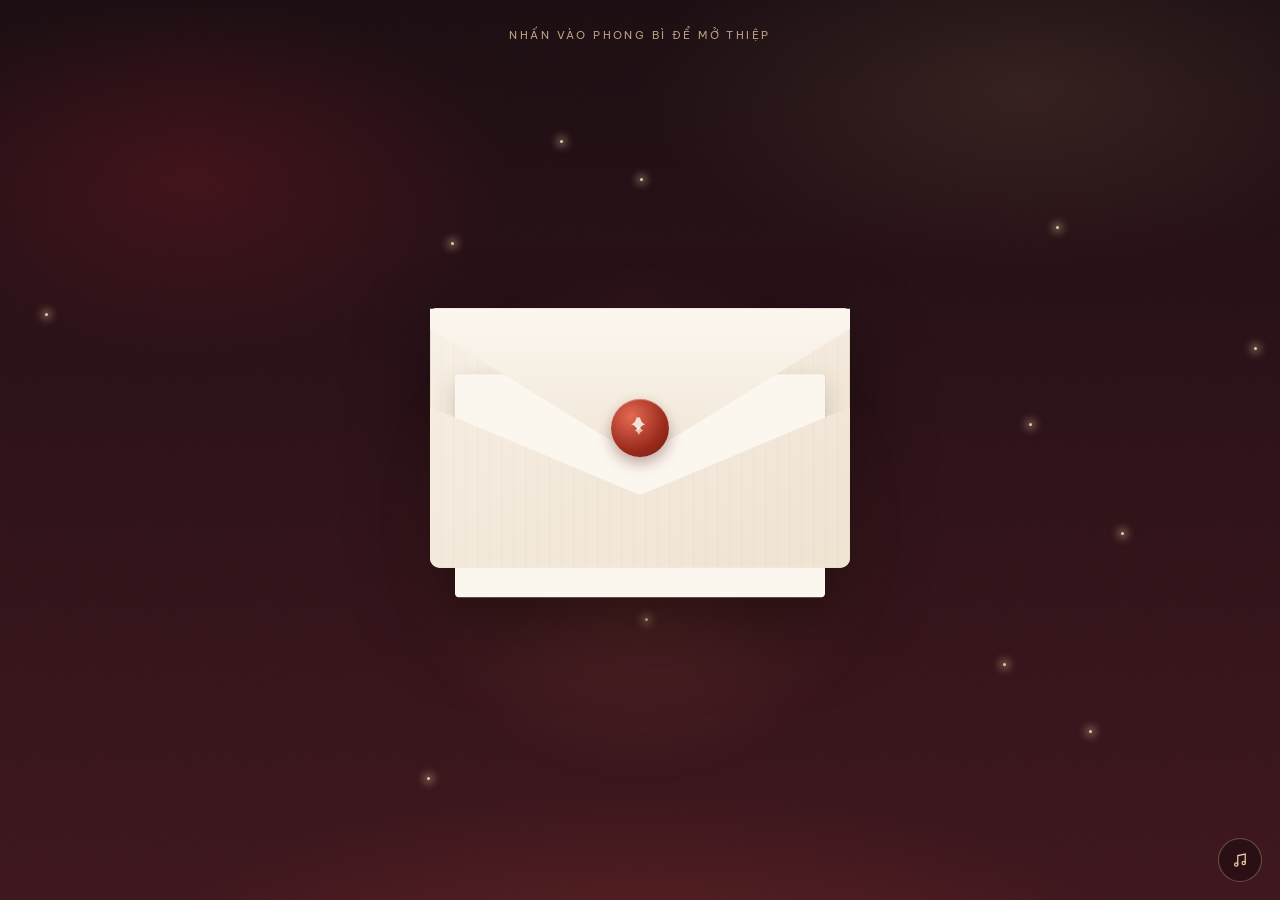
==== apps/birthday/static/index.html @ acf2c45b "Add a static birthday card app at birthday.huukiet.com. Co-authored-by: Cursor <cursoragent@cursor.c" ====
<!DOCTYPE html>
<html lang="vi">
<head>
  <meta charset="UTF-8" />
  <meta name="viewport" content="width=device-width, initial-scale=1, viewport-fit=cover" />
  <title>Thiệp sinh nhật — Nguyễn Thị Phượng</title>
  <link rel="preconnect" href="https://fonts.googleapis.com" />
  <link rel="preconnect" href="https://fonts.gstatic.com" crossorigin />
  <link href="https://fonts.googleapis.com/css2?family=Be+Vietnam+Pro:ital,wght@0,300;0,400;0,500;1,300&family=Cormorant+Garamond:ital,wght@0,500;0,600;0,700;1,500;1,600&display=swap" rel="stylesheet" />
  <style>
    :root {
      --wine: #3a1018;
      --night: #14080c;
      --phuong: #c4452d;
      --coral: #e36a52;
      --gold: #d4a574;
      --gold-soft: #e8c9a4;
      --cream: #f6eee3;
      --paper: #fbf6ee;
      --ink: #2b1a14;
      --ink-soft: #5c4338;
    }

    * { box-sizing: border-box; margin: 0; padding: 0; }

    html, body {
      min-height: 100%;
      height: 100%;
    }

    body {
      font-family: "Be Vietnam Pro", system-ui, sans-serif;
      background: var(--night);
      color: var(--cream);
      overflow: hidden;
      user-select: none;
    }

    .sky {
      position: fixed;
      inset: 0;
      background:
        radial-gradient(ellipse 80% 50% at 50% 115%, rgba(196, 69, 45, 0.28), transparent 55%),
        radial-gradient(ellipse 60% 40% at 80% 10%, rgba(212, 165, 116, 0.12), transparent 50%),
        radial-gradient(ellipse 50% 40% at 15% 20%, rgba(90, 20, 30, 0.55), transparent 50%),
        linear-gradient(180deg, #1a0c10 0%, #2a1016 42%, #3d151c 100%);
      z-index: 0;
    }

    .sky::after {
      content: "";
      position: absolute;
      inset: 0;
      background-image: url("data:image/svg+xml,%3Csvg xmlns='http://www.w3.org/2000/svg' width='180' height='180'%3E%3Cfilter id='n'%3E%3CfeTurbulence type='fractalNoise' baseFrequency='.8' numOctaves='4' stitchTiles='stitch'/%3E%3C/filter%3E%3Crect width='180' height='180' filter='url(%23n)' opacity='.45'/%3E%3C/svg%3E");
      opacity: 0.07;
      pointer-events: none;
    }

    .glow {
      position: fixed;
      width: 42vw;
      height: 42vw;
      left: 50%;
      top: 58%;
      transform: translate(-50%, -50%);
      background: radial-gradient(circle, rgba(227, 106, 82, 0.22), transparent 68%);
      filter: blur(8px);
      z-index: 1;
      pointer-events: none;
    }

    .firefly {
      position: fixed;
      width: 3px;
      height: 3px;
      border-radius: 50%;
      background: var(--gold-soft);
      box-shadow: 0 0 8px 3px rgba(232, 201, 164, 0.55);
      z-index: 2;
      pointer-events: none;
      animation: drift 9s ease-in-out infinite;
    }

    @keyframes drift {
      0%, 100% { transform: translate(0, 0); opacity: 0.25; }
      50% { transform: translate(var(--dx), var(--dy)); opacity: 0.9; }
    }

    .stage {
      position: relative;
      z-index: 4;
      min-height: 100dvh;
      display: grid;
      place-items: center;
      padding: 24px 16px 48px;
    }

    .hint {
      position: absolute;
      top: max(28px, env(safe-area-inset-top));
      left: 0;
      right: 0;
      text-align: center;
      letter-spacing: 0.22em;
      text-transform: uppercase;
      font-size: 11px;
      font-weight: 400;
      color: var(--gold-soft);
      opacity: 0.78;
      transition: opacity 0.6s ease, transform 0.6s ease;
    }

    body.is-open .hint {
      opacity: 0;
      transform: translateY(-8px);
      pointer-events: none;
    }

    body.is-open .scene {
      opacity: 0;
      pointer-events: none;
      transition: opacity 0.45s 0.85s ease;
    }

    .scene {
      perspective: 1400px;
      width: min(92vw, 420px);
    }

    .envelope {
      position: relative;
      width: 100%;
      aspect-ratio: 1.62 / 1;
      transform-style: preserve-3d;
      cursor: pointer;
      filter: drop-shadow(0 28px 40px rgba(0, 0, 0, 0.45));
      transition: transform 0.5s ease;
    }

    .envelope:hover { transform: translateY(-4px); }
    body.is-open .envelope { pointer-events: none; }

    .paper {
      background:
        linear-gradient(180deg, rgba(255,255,255,0.18), transparent 28%),
        repeating-linear-gradient(90deg, transparent 0 11px, rgba(90, 50, 30, 0.03) 11px 12px),
        linear-gradient(145deg, #f7efe4 0%, #efe3d2 100%);
    }

    .pocket,
    .flap,
    .back {
      position: absolute;
      inset: 0;
    }

    .back {
      border-radius: 6px 6px 10px 10px;
      box-shadow: inset 0 0 0 1px rgba(90, 50, 30, 0.08);
      z-index: 1;
    }

    .pocket {
      z-index: 3;
      clip-path: polygon(0 38%, 50% 72%, 100% 38%, 100% 100%, 0 100%);
      border-radius: 0 0 10px 10px;
    }

    .pocket::after {
      content: "";
      position: absolute;
      inset: 0;
      background: linear-gradient(180deg, rgba(43, 26, 20, 0.08), transparent 30%);
      clip-path: inherit;
    }

    .flap {
      z-index: 5;
      transform-origin: top center;
      transform-style: preserve-3d;
      clip-path: polygon(0 0, 100% 0, 100% 8%, 50% 58%, 0 8%);
      transition: transform 1.05s cubic-bezier(0.4, 0.05, 0.2, 1);
      backface-visibility: hidden;
    }

    .flap::before {
      content: "";
      position: absolute;
      inset: 0;
      background: linear-gradient(180deg, #fbf6ee, #eadcc8);
      clip-path: inherit;
    }

    body.is-open .flap {
      transform: rotateX(188deg);
      z-index: 1;
    }

    .seal {
      position: absolute;
      left: 50%;
      top: 46%;
      width: 58px;
      height: 58px;
      transform: translate(-50%, -50%);
      z-index: 6;
      border-radius: 50%;
      background:
        radial-gradient(circle at 35% 30%, #e36a52, #9a2a1c 62%, #6d1b14);
      box-shadow:
        0 6px 14px rgba(80, 16, 16, 0.35),
        inset 0 1px 0 rgba(255, 220, 200, 0.35);
      display: grid;
      place-items: center;
      transition: transform 0.45s ease, opacity 0.45s ease;
    }

    .seal svg { width: 28px; height: 28px; }
    body.is-open .seal {
      opacity: 0;
      transform: translate(-50%, -50%) scale(0.4);
      pointer-events: none;
    }

    .letter {
      position: absolute;
      left: 6%;
      right: 6%;
      top: 10%;
      height: 86%;
      z-index: 2;
      border-radius: 4px;
      background: var(--paper);
      box-shadow: 0 10px 24px rgba(40, 16, 12, 0.18);
      transform: translateY(18%);
      transition: transform 1.15s 0.28s cubic-bezier(0.22, 0.8, 0.24, 1);
      overflow: hidden;
    }

    body.is-open .letter {
      transform: translateY(-118%);
    }

    .card {
      position: fixed;
      inset: 0;
      z-index: 8;
      display: grid;
      place-items: center;
      padding: max(20px, env(safe-area-inset-top)) 18px 32px;
      opacity: 0;
      pointer-events: none;
      transform: translateY(24px) scale(0.96);
      transition: opacity 0.7s ease, transform 0.7s ease;
    }

    body.is-open .card {
      opacity: 1;
      pointer-events: auto;
      transform: none;
      transition-delay: 1.05s;
    }

    .sheet {
      width: min(92vw, 440px);
      max-height: calc(100dvh - 64px);
      overflow: auto;
      border-radius: 18px;
      padding: 36px 32px 28px;
      color: var(--ink);
      background:
        linear-gradient(180deg, rgba(255,255,255,0.55), transparent 20%),
        var(--paper);
      box-shadow:
        0 30px 70px rgba(0, 0, 0, 0.38),
        0 0 0 1px rgba(212, 165, 116, 0.28);
      position: relative;
    }

    .sheet::before {
      content: "";
      position: absolute;
      inset: 12px;
      border: 1px solid rgba(196, 69, 45, 0.18);
      border-radius: 10px;
      pointer-events: none;
    }

    .ornament {
      display: flex;
      justify-content: center;
      margin-bottom: 10px;
      color: var(--phuong);
    }

    .kicker {
      text-align: center;
      font-size: 11px;
      letter-spacing: 0.28em;
      text-transform: uppercase;
      color: var(--phuong);
      font-weight: 500;
      margin-bottom: 8px;
    }

    h1 {
      font-family: "Cormorant Garamond", Georgia, serif;
      font-weight: 600;
      font-size: clamp(28px, 8vw, 40px);
      text-align: center;
      line-height: 1.15;
      color: var(--ink);
      margin-bottom: 6px;
    }

    .rule {
      width: 72px;
      height: 1px;
      margin: 14px auto 18px;
      background: linear-gradient(90deg, transparent, var(--gold), transparent);
    }

    .letter-body {
      font-size: 15.5px;
      font-weight: 300;
      line-height: 1.75;
      color: var(--ink-soft);
      text-align: justify;
      hyphens: auto;
    }

    .letter-body p + p { margin-top: 14px; }

    .letter-body em {
      font-family: "Cormorant Garamond", Georgia, serif;
      font-style: italic;
      font-size: 1.12em;
      color: var(--ink);
    }

    .signoff {
      margin-top: 22px;
      text-align: right;
      font-family: "Cormorant Garamond", Georgia, serif;
      font-style: italic;
      font-size: 20px;
      color: var(--ink);
    }

    .actions {
      display: flex;
      justify-content: center;
      gap: 10px;
      margin-top: 22px;
    }

    button {
      font-family: inherit;
      font-size: 12px;
      letter-spacing: 0.12em;
      text-transform: uppercase;
      border: 1px solid rgba(196, 69, 45, 0.35);
      background: transparent;
      color: var(--phuong);
      padding: 10px 14px;
      border-radius: 999px;
      cursor: pointer;
    }

    button:hover { background: rgba(196, 69, 45, 0.08); }

    .petals { position: fixed; inset: 0; z-index: 7; pointer-events: none; overflow: hidden; }

    .petal {
      position: absolute;
      top: -40px;
      width: 16px;
      height: 24px;
      background: radial-gradient(ellipse at 30% 25%, #ffb08a, var(--phuong) 58%, #8e2416);
      border-radius: 80% 0 70% 20%;
      opacity: 0;
      animation: fall linear forwards;
    }

    body.is-open .petal { opacity: 0.92; }

    @keyframes fall {
      0% { transform: translate3d(0, -10vh, 0) rotate(0deg); opacity: 0; }
      12% { opacity: 0.9; }
      100% { transform: translate3d(var(--drift), 110vh, 0) rotate(var(--spin)); opacity: 0.15; }
    }

    .music {
      position: fixed;
      right: 18px;
      bottom: 18px;
      z-index: 10;
      width: 44px;
      height: 44px;
      border-radius: 50%;
      border: 1px solid rgba(232, 201, 164, 0.35);
      background: rgba(20, 8, 12, 0.45);
      color: var(--gold-soft);
      display: grid;
      place-items: center;
      cursor: pointer;
      backdrop-filter: blur(8px);
      padding: 0;
      letter-spacing: 0;
      text-transform: none;
    }

    .music svg { width: 18px; height: 18px; }

    .music.is-on {
      border-color: rgba(227, 106, 82, 0.55);
      color: var(--coral);
      box-shadow: 0 0 0 4px rgba(196, 69, 45, 0.12);
    }

    @media (max-width: 480px) {
      .sheet { padding: 28px 22px 22px; }
      .letter-body { font-size: 14.5px; text-align: left; }
    }

    body.no-motion .envelope,
    body.no-motion .flap,
    body.no-motion .letter,
    body.no-motion .card,
    body.no-motion .seal {
      transition: none !important;
    }

    @media (prefers-reduced-motion: reduce) {
      .envelope, .flap, .letter, .card, .petal, .firefly { animation: none !important; transition: none !important; }
    }
  </style>
</head>
<body>
  <div class="sky"></div>
  <div class="glow"></div>
  <div class="petals" id="petals" aria-hidden="true"></div>

  <main class="stage">
    <p class="hint">Nhấn vào phong bì để mở thiệp</p>

    <div class="scene">
      <div class="envelope" id="envelope" role="button" tabindex="0" aria-label="Mở thiệp sinh nhật">
        <div class="back paper"></div>
        <div class="letter paper"></div>
        <div class="pocket paper"></div>
        <div class="flap"></div>
        <div class="seal" aria-hidden="true">
          <svg viewBox="0 0 64 64" fill="none">
            <path d="M32 8c2 8 4 12 12 16-8 2-12 6-16 16-4-10-8-14-16-16 8-4 10-8 12-16z" fill="#f6eee3" opacity=".92"/>
            <path d="M32 28c1.2 5 2.4 7.4 7.5 10-5 1.2-7.4 3.8-10 10-2.6-6.2-5-8.8-10-10 5.1-2.6 6.3-5 7.5-10z" fill="#f6eee3" opacity=".7"/>
          </svg>
        </div>
      </div>
    </div>
  </main>

  <article class="card" aria-hidden="true" id="card">
    <div class="sheet">
      <div class="ornament" aria-hidden="true">
        <svg width="72" height="36" viewBox="0 0 72 36" fill="none" aria-hidden="true">
          <g fill="currentColor">
            <path d="M36 4c1.6 7.2 3.4 10.6 10.4 14.2C39.4 20.6 37.2 24.8 36 32c-1.2-7.2-3.4-11.4-10.4-13.8C32.6 14.6 34.4 11.2 36 4z"/>
            <path d="M22 16c-3.2-4.4-8.2-5.2-12.8-3.6 3.2 3.4 3.6 7.8 1.4 12.4 5.2-1.2 9.4-3.6 11.4-8.8z" opacity=".7"/>
            <path d="M50 16c3.2-4.4 8.2-5.2 12.8-3.6-3.2 3.4-3.6 7.8-1.4 12.4-5.2-1.2-9.4-3.6-11.4-8.8z" opacity=".7"/>
            <path d="M28 20c-4.8-1.4-8.8.6-11.2 4.8 4.4.6 8 3 10.2 7.2 1-5.4 1.4-9.2 1-12z" opacity=".45"/>
            <path d="M44 20c4.8-1.4 8.8.6 11.2 4.8-4.4.6-8 3-10.2 7.2-1-5.4-1.4-9.2-1-12z" opacity=".45"/>
            <circle cx="36" cy="18" r="2.1"/>
          </g>
        </svg>
      </div>
      <p class="kicker">Sinh nhật vui vẻ</p>
      <h1>Nguyễn Thị Phượng</h1>
      <div class="rule"></div>
      <div class="letter-body">
        <p>Có những cái tên vừa đọc đã thấy một mùa hè. <em>Phượng</em> là một cái tên như thế — rực, ấm, và để lại màu rất lâu sau khi cánh hoa đã rơi.</p>
        <p>Sang tuổi mới, chúc bạn được sống đúng nhịp mình muốn: đủ khỏe để đi, đủ chậm để nhớ, và đủ người thương để không phải đi một mình.</p>
        <p>Mong năm này trời dịu với bạn hơn một chút. Những điều đang dang dở sẽ tới nơi. Những điều mới sẽ ghé qua đúng lúc. Và mỗi sáng thức dậy, bạn vẫn thấy mình đáng được vui.</p>
      </div>
      <p class="signoff">Một lời chúc thật lòng.</p>
      <div class="actions">
        <button type="button" id="replay">Mở lại thiệp</button>
      </div>
    </div>
  </article>

  <button class="music" id="music" type="button" aria-label="Bật nhạc nền" title="Nhạc nền">
    <svg id="music-icon" viewBox="0 0 24 24" fill="none" stroke="currentColor" stroke-width="1.7">
      <path d="M9 18V6l10-2v12"/>
      <circle cx="7" cy="18" r="2.2"/>
      <circle cx="17" cy="16" r="2.2"/>
    </svg>
  </button>

  <script>
    const envelope = document.getElementById("envelope");
    const card = document.getElementById("card");
    const petals = document.getElementById("petals");
    const musicBtn = document.getElementById("music");

    function openCard() {
      if (document.body.classList.contains("is-open")) return;
      document.body.classList.add("is-open");
      card.setAttribute("aria-hidden", "false");
      spawnPetals();
      startMusic();
    }

    if (new URLSearchParams(location.search).has("open")) {
      document.body.classList.add("is-open", "no-motion");
      card.setAttribute("aria-hidden", "false");
      spawnPetals();
    }

    envelope.addEventListener("click", openCard);
    envelope.addEventListener("keydown", (event) => {
      if (event.key === "Enter" || event.key === " ") {
        event.preventDefault();
        openCard();
      }
    });

    document.getElementById("replay").addEventListener("click", () => {
      document.body.classList.remove("is-open");
      card.setAttribute("aria-hidden", "true");
      petals.innerHTML = "";
    });

    function spawnPetals() {
      petals.innerHTML = "";
      for (let i = 0; i < 22; i += 1) {
        const petal = document.createElement("span");
        petal.className = "petal";
        petal.style.left = Math.random() * 100 + "vw";
        petal.style.setProperty("--drift", (Math.random() * 80 - 40) + "px");
        petal.style.setProperty("--spin", (Math.random() * 420 - 120) + "deg");
        petal.style.animationDuration = 6 + Math.random() * 6 + "s";
        petal.style.animationDelay = Math.random() * 2.4 + "s";
        petal.style.transform = "scale(" + (0.7 + Math.random() * 0.7) + ")";
        petals.appendChild(petal);
      }
    }

    for (let i = 0; i < 14; i += 1) {
      const fly = document.createElement("span");
      fly.className = "firefly";
      fly.style.left = Math.random() * 100 + "vw";
      fly.style.top = Math.random() * 100 + "vh";
      fly.style.setProperty("--dx", (Math.random() * 40 - 20) + "px");
      fly.style.setProperty("--dy", (Math.random() * 50 - 25) + "px");
      fly.style.animationDelay = (Math.random() * 6) + "s";
      fly.style.animationDuration = 7 + Math.random() * 6 + "s";
      document.body.appendChild(fly);
    }

    let audioCtx;
    let playing = false;
    let nextTimer;

    // Happy Birthday — public domain melody, music-box voicing
    const melody = [
      [72, 0.22], [72, 0.22], [74, 0.45], [72, 0.45], [77, 0.45], [76, 0.95],
      [72, 0.22], [72, 0.22], [74, 0.45], [72, 0.45], [79, 0.45], [77, 0.95],
      [72, 0.22], [72, 0.22], [84, 0.45], [81, 0.45], [77, 0.45], [76, 0.45], [74, 0.95],
      [82, 0.22], [82, 0.22], [81, 0.45], [77, 0.45], [79, 0.45], [77, 1.25],
    ];

    function midiToFreq(midi) {
      return 440 * Math.pow(2, (midi - 69) / 12);
    }

    function setMusicUi(on) {
      musicBtn.classList.toggle("is-on", on);
      musicBtn.setAttribute("aria-label", on ? "Tắt nhạc Happy Birthday" : "Bật nhạc Happy Birthday");
    }

    function playNote(midi, time, dur) {
      const freq = midiToFreq(midi);
      const filter = audioCtx.createBiquadFilter();
      const gain = audioCtx.createGain();
      const osc = audioCtx.createOscillator();
      const harmonic = audioCtx.createOscillator();
      const harmonicGain = audioCtx.createGain();

      osc.type = "triangle";
      osc.frequency.setValueAtTime(freq, time);
      harmonic.type = "sine";
      harmonic.frequency.setValueAtTime(freq * 2, time);
      harmonicGain.gain.setValueAtTime(0.18, time);

      filter.type = "lowpass";
      filter.frequency.setValueAtTime(2200, time);
      gain.gain.setValueAtTime(0, time);
      gain.gain.linearRampToValueAtTime(0.085, time + 0.018);
      gain.gain.exponentialRampToValueAtTime(0.001, time + dur);

      osc.connect(filter);
      harmonic.connect(harmonicGain);
      harmonicGain.connect(filter);
      filter.connect(gain);
      gain.connect(audioCtx.destination);

      osc.start(time);
      harmonic.start(time);
      osc.stop(time + dur + 0.04);
      harmonic.stop(time + dur + 0.04);
    }

    function playMelody() {
      if (!playing) return;
      let time = audioCtx.currentTime + 0.06;
      melody.forEach(([midi, dur]) => {
        playNote(midi, time, dur);
        time += dur;
      });
      nextTimer = setTimeout(playMelody, (time - audioCtx.currentTime + 1.4) * 1000);
    }

    async function startMusic() {
      if (playing) return;
      if (!audioCtx) audioCtx = new AudioContext();
      if (audioCtx.state === "suspended") await audioCtx.resume();
      playing = true;
      setMusicUi(true);
      playMelody();
    }

    function stopMusic() {
      playing = false;
      clearTimeout(nextTimer);
      setMusicUi(false);
    }

    musicBtn.addEventListener("click", async () => {
      if (playing) stopMusic();
      else await startMusic();
    });
  </script>
</body>
</html>
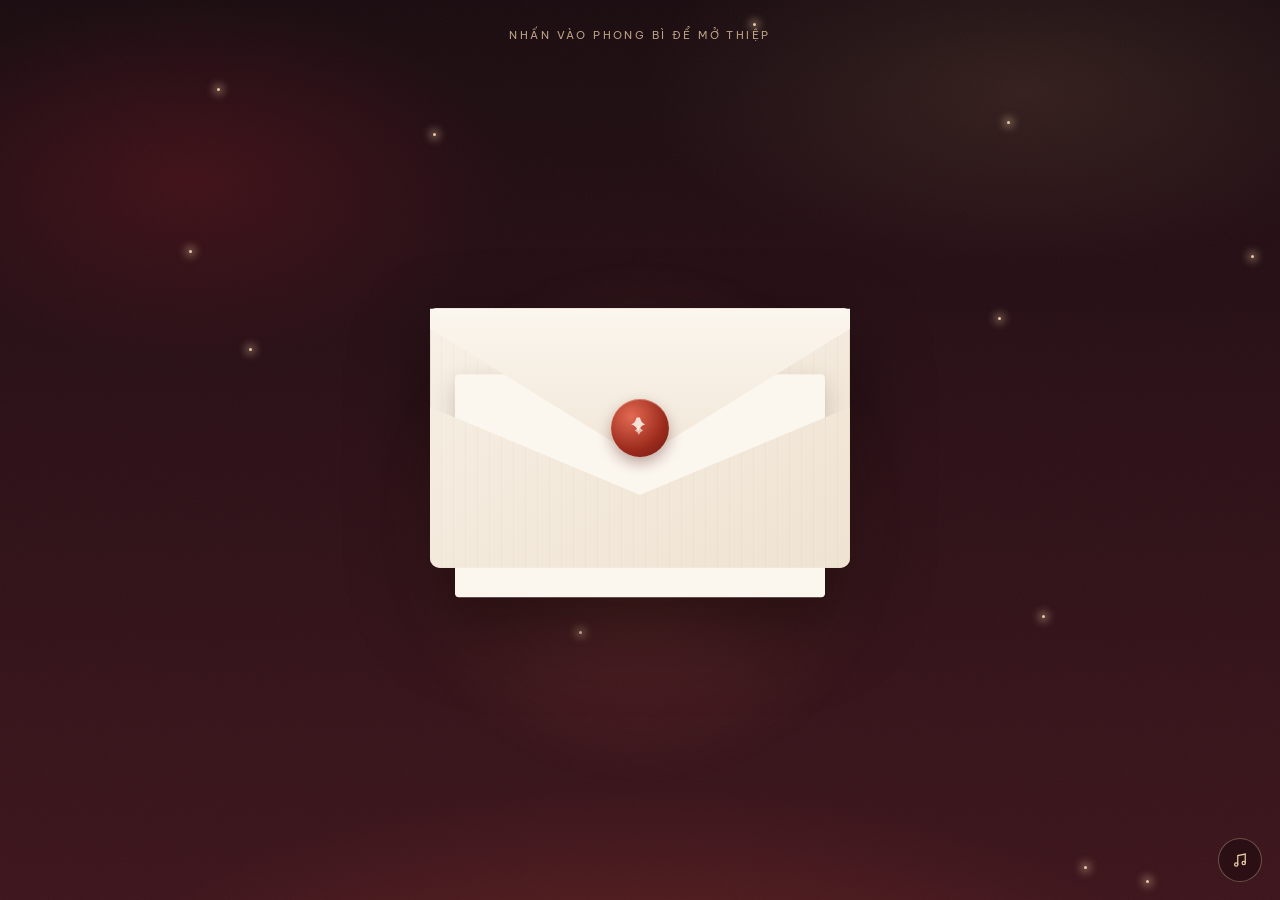
==== commit 7228bcd4: "Update the birthday card recipient to Trịnh Phương Linh. Co-authored-by: Cursor <cursoragent@cursor." ====
--- a/apps/birthday/static/index.html
+++ b/apps/birthday/static/index.html
@@ -3,7 +3,7 @@
 <head>
   <meta charset="UTF-8" />
   <meta name="viewport" content="width=device-width, initial-scale=1, viewport-fit=cover" />
-  <title>Thiệp sinh nhật — Nguyễn Thị Phượng</title>
+  <title>Thiệp sinh nhật — Trịnh Phương Linh</title>
   <link rel="preconnect" href="https://fonts.googleapis.com" />
   <link rel="preconnect" href="https://fonts.gstatic.com" crossorigin />
   <link href="https://fonts.googleapis.com/css2?family=Be+Vietnam+Pro:ital,wght@0,300;0,400;0,500;1,300&family=Cormorant+Garamond:ital,wght@0,500;0,600;0,700;1,500;1,600&display=swap" rel="stylesheet" />
@@ -475,10 +475,10 @@
         </svg>
       </div>
       <p class="kicker">Sinh nhật vui vẻ</p>
-      <h1>Nguyễn Thị Phượng</h1>
+      <h1>Trịnh Phương Linh</h1>
       <div class="rule"></div>
       <div class="letter-body">
-        <p>Có những cái tên vừa đọc đã thấy một mùa hè. <em>Phượng</em> là một cái tên như thế — rực, ấm, và để lại màu rất lâu sau khi cánh hoa đã rơi.</p>
+        <p>Có những cái tên vừa đọc đã thấy một khoảng trời trong. <em>Phương Linh</em> là một cái tên như thế — vừa đủ sáng để nhớ, vừa đủ dịu để muốn đứng lại thêm một lúc.</p>
         <p>Sang tuổi mới, chúc bạn được sống đúng nhịp mình muốn: đủ khỏe để đi, đủ chậm để nhớ, và đủ người thương để không phải đi một mình.</p>
         <p>Mong năm này trời dịu với bạn hơn một chút. Những điều đang dang dở sẽ tới nơi. Những điều mới sẽ ghé qua đúng lúc. Và mỗi sáng thức dậy, bạn vẫn thấy mình đáng được vui.</p>
       </div>
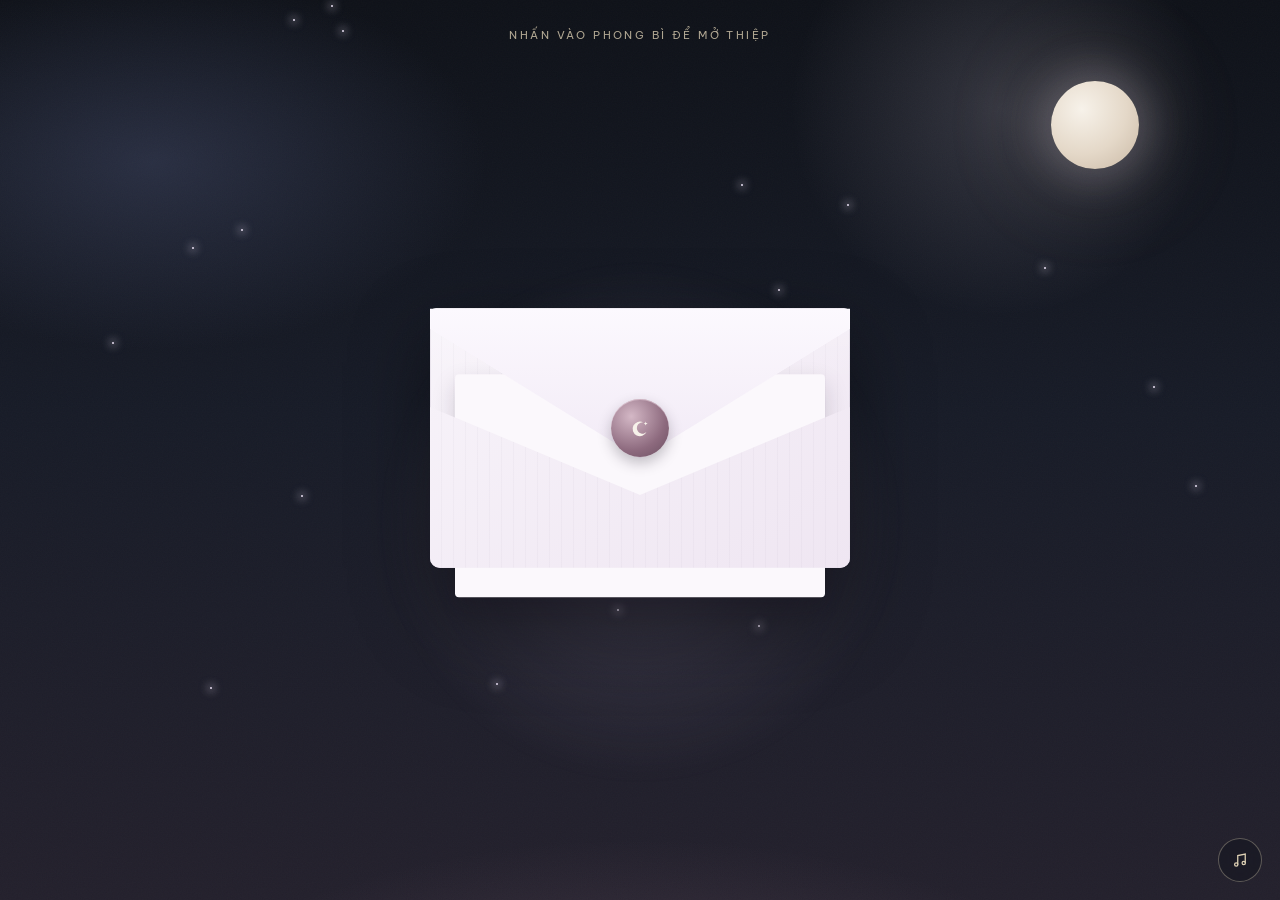
==== commit 979860a9: "Restyle the birthday card and greeting for Linh. Co-authored-by: Cursor <cursoragent@cursor.com>" ====
--- a/apps/birthday/static/index.html
+++ b/apps/birthday/static/index.html
@@ -9,16 +9,17 @@
   <link href="https://fonts.googleapis.com/css2?family=Be+Vietnam+Pro:ital,wght@0,300;0,400;0,500;1,300&family=Cormorant+Garamond:ital,wght@0,500;0,600;0,700;1,500;1,600&display=swap" rel="stylesheet" />
   <style>
     :root {
-      --wine: #3a1018;
-      --night: #14080c;
-      --phuong: #c4452d;
-      --coral: #e36a52;
-      --gold: #d4a574;
-      --gold-soft: #e8c9a4;
-      --cream: #f6eee3;
-      --paper: #fbf6ee;
-      --ink: #2b1a14;
-      --ink-soft: #5c4338;
+      --night: #12151f;
+      --ink: #2a2433;
+      --ink-soft: #5a5163;
+      --cream: #f4f0f7;
+      --paper: #fbf8fc;
+      --moon: #e8dff2;
+      --gold: #c4b08a;
+      --gold-soft: #ddd0b4;
+      --rose: #b48aa0;
+      --rose-deep: #8d6a7e;
+      --lilac: #c9b4d6;
     }
 
     * { box-sizing: border-box; margin: 0; padding: 0; }
@@ -40,10 +41,10 @@
       position: fixed;
       inset: 0;
       background:
-        radial-gradient(ellipse 80% 50% at 50% 115%, rgba(196, 69, 45, 0.28), transparent 55%),
-        radial-gradient(ellipse 60% 40% at 80% 10%, rgba(212, 165, 116, 0.12), transparent 50%),
-        radial-gradient(ellipse 50% 40% at 15% 20%, rgba(90, 20, 30, 0.55), transparent 50%),
-        linear-gradient(180deg, #1a0c10 0%, #2a1016 42%, #3d151c 100%);
+        radial-gradient(ellipse 70% 45% at 50% 118%, rgba(180, 138, 160, 0.22), transparent 55%),
+        radial-gradient(circle 28vw at 78% 12%, rgba(232, 223, 242, 0.16), transparent 58%),
+        radial-gradient(ellipse 50% 40% at 12% 18%, rgba(70, 78, 110, 0.45), transparent 52%),
+        linear-gradient(180deg, #0e1118 0%, #171b27 46%, #23202c 100%);
       z-index: 0;
     }
 
@@ -52,7 +53,23 @@
       position: absolute;
       inset: 0;
       background-image: url("data:image/svg+xml,%3Csvg xmlns='http://www.w3.org/2000/svg' width='180' height='180'%3E%3Cfilter id='n'%3E%3CfeTurbulence type='fractalNoise' baseFrequency='.8' numOctaves='4' stitchTiles='stitch'/%3E%3C/filter%3E%3Crect width='180' height='180' filter='url(%23n)' opacity='.45'/%3E%3C/svg%3E");
-      opacity: 0.07;
+      opacity: 0.06;
+      pointer-events: none;
+    }
+
+    .moon {
+      position: fixed;
+      width: 88px;
+      height: 88px;
+      right: 11vw;
+      top: 9vh;
+      border-radius: 50%;
+      background:
+        radial-gradient(circle at 35% 32%, #f7f2ea, #e4d8c8 54%, #c9b8a4);
+      box-shadow:
+        0 0 40px 12px rgba(232, 223, 242, 0.22),
+        0 0 90px 28px rgba(196, 176, 138, 0.12);
+      z-index: 1;
       pointer-events: none;
     }
 
@@ -63,7 +80,7 @@
       left: 50%;
       top: 58%;
       transform: translate(-50%, -50%);
-      background: radial-gradient(circle, rgba(227, 106, 82, 0.22), transparent 68%);
+      background: radial-gradient(circle, rgba(201, 180, 214, 0.2), transparent 68%);
       filter: blur(8px);
       z-index: 1;
       pointer-events: none;
@@ -71,19 +88,19 @@
 
     .firefly {
       position: fixed;
-      width: 3px;
-      height: 3px;
+      width: 2px;
+      height: 2px;
       border-radius: 50%;
-      background: var(--gold-soft);
-      box-shadow: 0 0 8px 3px rgba(232, 201, 164, 0.55);
+      background: var(--moon);
+      box-shadow: 0 0 8px 2px rgba(232, 223, 242, 0.55);
       z-index: 2;
       pointer-events: none;
       animation: drift 9s ease-in-out infinite;
     }
 
     @keyframes drift {
-      0%, 100% { transform: translate(0, 0); opacity: 0.25; }
-      50% { transform: translate(var(--dx), var(--dy)); opacity: 0.9; }
+      0%, 100% { transform: translate(0, 0); opacity: 0.2; }
+      50% { transform: translate(var(--dx), var(--dy)); opacity: 0.95; }
     }
 
     .stage {
@@ -133,7 +150,7 @@
       aspect-ratio: 1.62 / 1;
       transform-style: preserve-3d;
       cursor: pointer;
-      filter: drop-shadow(0 28px 40px rgba(0, 0, 0, 0.45));
+      filter: drop-shadow(0 28px 40px rgba(0, 0, 0, 0.42));
       transition: transform 0.5s ease;
     }
 
@@ -142,9 +159,9 @@
 
     .paper {
       background:
-        linear-gradient(180deg, rgba(255,255,255,0.18), transparent 28%),
-        repeating-linear-gradient(90deg, transparent 0 11px, rgba(90, 50, 30, 0.03) 11px 12px),
-        linear-gradient(145deg, #f7efe4 0%, #efe3d2 100%);
+        linear-gradient(180deg, rgba(255,255,255,0.28), transparent 28%),
+        repeating-linear-gradient(90deg, transparent 0 11px, rgba(70, 60, 90, 0.03) 11px 12px),
+        linear-gradient(145deg, #f8f4fa 0%, #efe6f2 100%);
     }
 
     .pocket,
@@ -156,7 +173,7 @@
 
     .back {
       border-radius: 6px 6px 10px 10px;
-      box-shadow: inset 0 0 0 1px rgba(90, 50, 30, 0.08);
+      box-shadow: inset 0 0 0 1px rgba(70, 60, 90, 0.08);
       z-index: 1;
     }
 
@@ -170,7 +187,7 @@
       content: "";
       position: absolute;
       inset: 0;
-      background: linear-gradient(180deg, rgba(43, 26, 20, 0.08), transparent 30%);
+      background: linear-gradient(180deg, rgba(42, 36, 51, 0.07), transparent 30%);
       clip-path: inherit;
     }
 
@@ -187,7 +204,7 @@
       content: "";
       position: absolute;
       inset: 0;
-      background: linear-gradient(180deg, #fbf6ee, #eadcc8);
+      background: linear-gradient(180deg, #fcf9fe, #eadff0);
       clip-path: inherit;
     }
 
@@ -206,16 +223,16 @@
       z-index: 6;
       border-radius: 50%;
       background:
-        radial-gradient(circle at 35% 30%, #e36a52, #9a2a1c 62%, #6d1b14);
+        radial-gradient(circle at 35% 30%, #d4b8c6, #8d6a7e 62%, #6a4e60);
       box-shadow:
-        0 6px 14px rgba(80, 16, 16, 0.35),
-        inset 0 1px 0 rgba(255, 220, 200, 0.35);
+        0 6px 14px rgba(42, 36, 51, 0.28),
+        inset 0 1px 0 rgba(255, 236, 244, 0.4);
       display: grid;
       place-items: center;
       transition: transform 0.45s ease, opacity 0.45s ease;
     }
 
-    .seal svg { width: 28px; height: 28px; }
+    .seal svg { width: 26px; height: 26px; }
     body.is-open .seal {
       opacity: 0;
       transform: translate(-50%, -50%) scale(0.4);
@@ -231,7 +248,7 @@
       z-index: 2;
       border-radius: 4px;
       background: var(--paper);
-      box-shadow: 0 10px 24px rgba(40, 16, 12, 0.18);
+      box-shadow: 0 10px 24px rgba(24, 20, 36, 0.16);
       transform: translateY(18%);
       transition: transform 1.15s 0.28s cubic-bezier(0.22, 0.8, 0.24, 1);
       overflow: hidden;
@@ -269,11 +286,11 @@
       padding: 36px 32px 28px;
       color: var(--ink);
       background:
-        linear-gradient(180deg, rgba(255,255,255,0.55), transparent 20%),
+        linear-gradient(180deg, rgba(255,255,255,0.62), transparent 22%),
         var(--paper);
       box-shadow:
-        0 30px 70px rgba(0, 0, 0, 0.38),
-        0 0 0 1px rgba(212, 165, 116, 0.28);
+        0 30px 70px rgba(0, 0, 0, 0.36),
+        0 0 0 1px rgba(196, 176, 138, 0.28);
       position: relative;
     }
 
@@ -281,7 +298,7 @@
       content: "";
       position: absolute;
       inset: 12px;
-      border: 1px solid rgba(196, 69, 45, 0.18);
+      border: 1px solid rgba(180, 138, 160, 0.22);
       border-radius: 10px;
       pointer-events: none;
     }
@@ -290,7 +307,7 @@
       display: flex;
       justify-content: center;
       margin-bottom: 10px;
-      color: var(--phuong);
+      color: var(--rose);
     }
 
     .kicker {
@@ -298,7 +315,7 @@
       font-size: 11px;
       letter-spacing: 0.28em;
       text-transform: uppercase;
-      color: var(--phuong);
+      color: var(--rose-deep);
       font-weight: 500;
       margin-bottom: 8px;
     }
@@ -359,26 +376,27 @@
       font-size: 12px;
       letter-spacing: 0.12em;
       text-transform: uppercase;
-      border: 1px solid rgba(196, 69, 45, 0.35);
+      border: 1px solid rgba(141, 106, 126, 0.38);
       background: transparent;
-      color: var(--phuong);
+      color: var(--rose-deep);
       padding: 10px 14px;
       border-radius: 999px;
       cursor: pointer;
     }
 
-    button:hover { background: rgba(196, 69, 45, 0.08); }
+    button:hover { background: rgba(180, 138, 160, 0.1); }
 
     .petals { position: fixed; inset: 0; z-index: 7; pointer-events: none; overflow: hidden; }
 
     .petal {
       position: absolute;
       top: -40px;
-      width: 16px;
-      height: 24px;
-      background: radial-gradient(ellipse at 30% 25%, #ffb08a, var(--phuong) 58%, #8e2416);
-      border-radius: 80% 0 70% 20%;
+      width: 8px;
+      height: 8px;
+      background: radial-gradient(circle at 35% 30%, #fff, #f0e4f4 70%, #c9b4d6);
+      clip-path: polygon(50% 0, 61% 35%, 98% 35%, 68% 57%, 79% 91%, 50% 70%, 21% 91%, 32% 57%, 2% 35%, 39% 35%);
       opacity: 0;
+      filter: drop-shadow(0 0 4px rgba(244, 240, 247, 0.55));
       animation: fall linear forwards;
     }
 
@@ -387,7 +405,7 @@
     @keyframes fall {
       0% { transform: translate3d(0, -10vh, 0) rotate(0deg); opacity: 0; }
       12% { opacity: 0.9; }
-      100% { transform: translate3d(var(--drift), 110vh, 0) rotate(var(--spin)); opacity: 0.15; }
+      100% { transform: translate3d(var(--drift), 110vh, 0) rotate(var(--spin)); opacity: 0.12; }
     }
 
     .music {
@@ -398,8 +416,8 @@
       width: 44px;
       height: 44px;
       border-radius: 50%;
-      border: 1px solid rgba(232, 201, 164, 0.35);
-      background: rgba(20, 8, 12, 0.45);
+      border: 1px solid rgba(221, 208, 180, 0.35);
+      background: rgba(18, 21, 31, 0.5);
       color: var(--gold-soft);
       display: grid;
       place-items: center;
@@ -413,14 +431,15 @@
     .music svg { width: 18px; height: 18px; }
 
     .music.is-on {
-      border-color: rgba(227, 106, 82, 0.55);
-      color: var(--coral);
-      box-shadow: 0 0 0 4px rgba(196, 69, 45, 0.12);
+      border-color: rgba(180, 138, 160, 0.6);
+      color: var(--lilac);
+      box-shadow: 0 0 0 4px rgba(180, 138, 160, 0.14);
     }
 
     @media (max-width: 480px) {
       .sheet { padding: 28px 22px 22px; }
       .letter-body { font-size: 14.5px; text-align: left; }
+      .moon { width: 64px; height: 64px; right: 8vw; top: 7vh; }
     }
 
     body.no-motion .envelope,
@@ -438,6 +457,7 @@
 </head>
 <body>
   <div class="sky"></div>
+  <div class="moon" aria-hidden="true"></div>
   <div class="glow"></div>
   <div class="petals" id="petals" aria-hidden="true"></div>
 
@@ -452,8 +472,8 @@
         <div class="flap"></div>
         <div class="seal" aria-hidden="true">
           <svg viewBox="0 0 64 64" fill="none">
-            <path d="M32 8c2 8 4 12 12 16-8 2-12 6-16 16-4-10-8-14-16-16 8-4 10-8 12-16z" fill="#f6eee3" opacity=".92"/>
-            <path d="M32 28c1.2 5 2.4 7.4 7.5 10-5 1.2-7.4 3.8-10 10-2.6-6.2-5-8.8-10-10 5.1-2.6 6.3-5 7.5-10z" fill="#f6eee3" opacity=".7"/>
+            <path d="M40 18a14 14 0 1 0 8 24 18 18 0 1 1-8-24z" fill="#f7f2ea"/>
+            <path d="M46 16l1.2 3.4L50.8 21l-3.6 1.6L46 26l-1.2-3.4L41.2 21l3.6-1.6L46 16z" fill="#f7f2ea"/>
           </svg>
         </div>
       </div>
@@ -463,26 +483,23 @@
   <article class="card" aria-hidden="true" id="card">
     <div class="sheet">
       <div class="ornament" aria-hidden="true">
-        <svg width="72" height="36" viewBox="0 0 72 36" fill="none" aria-hidden="true">
-          <g fill="currentColor">
-            <path d="M36 4c1.6 7.2 3.4 10.6 10.4 14.2C39.4 20.6 37.2 24.8 36 32c-1.2-7.2-3.4-11.4-10.4-13.8C32.6 14.6 34.4 11.2 36 4z"/>
-            <path d="M22 16c-3.2-4.4-8.2-5.2-12.8-3.6 3.2 3.4 3.6 7.8 1.4 12.4 5.2-1.2 9.4-3.6 11.4-8.8z" opacity=".7"/>
-            <path d="M50 16c3.2-4.4 8.2-5.2 12.8-3.6-3.2 3.4-3.6 7.8-1.4 12.4-5.2-1.2-9.4-3.6-11.4-8.8z" opacity=".7"/>
-            <path d="M28 20c-4.8-1.4-8.8.6-11.2 4.8 4.4.6 8 3 10.2 7.2 1-5.4 1.4-9.2 1-12z" opacity=".45"/>
-            <path d="M44 20c4.8-1.4 8.8.6 11.2 4.8-4.4.6-8 3-10.2 7.2-1-5.4-1.4-9.2-1-12z" opacity=".45"/>
-            <circle cx="36" cy="18" r="2.1"/>
-          </g>
+        <svg width="86" height="28" viewBox="0 0 86 28" fill="none">
+          <path d="M43 6.5c.4 4.2 1.6 6.6 6.2 8.2C44.8 16.4 43.6 19 43 24.5c-.6-5.5-1.8-8.1-6.2-9.8C41.4 13.1 42.6 10.7 43 6.5z" fill="currentColor"/>
+          <path d="M18 14c2.4-3.2 6.4-3.6 9.6-1.8-2.6 1.8-3.4 4.6-2.2 8.2-3.8-.6-7-2.6-7.4-6.4z" fill="currentColor" opacity=".55"/>
+          <path d="M68 14c-2.4-3.2-6.4-3.6-9.6-1.8 2.6 1.8 3.4 4.6 2.2 8.2 3.8-.6 7-2.6 7.4-6.4z" fill="currentColor" opacity=".55"/>
+          <circle cx="10" cy="12" r="1.2" fill="currentColor" opacity=".7"/>
+          <circle cx="76" cy="12" r="1.2" fill="currentColor" opacity=".7"/>
         </svg>
       </div>
-      <p class="kicker">Sinh nhật vui vẻ</p>
+      <p class="kicker">Gửi Linh</p>
       <h1>Trịnh Phương Linh</h1>
       <div class="rule"></div>
       <div class="letter-body">
-        <p>Có những cái tên vừa đọc đã thấy một khoảng trời trong. <em>Phương Linh</em> là một cái tên như thế — vừa đủ sáng để nhớ, vừa đủ dịu để muốn đứng lại thêm một lúc.</p>
-        <p>Sang tuổi mới, chúc bạn được sống đúng nhịp mình muốn: đủ khỏe để đi, đủ chậm để nhớ, và đủ người thương để không phải đi một mình.</p>
-        <p>Mong năm này trời dịu với bạn hơn một chút. Những điều đang dang dở sẽ tới nơi. Những điều mới sẽ ghé qua đúng lúc. Và mỗi sáng thức dậy, bạn vẫn thấy mình đáng được vui.</p>
+        <p>Có người vừa xuất hiện là cả căn phòng sáng hơn — không ồn, chỉ như một ngọn đèn nhỏ vừa được thắp. <em>Linh</em> là một cái tên như thế: nhẹ, trong, và để lại ánh ấy rất lâu sau khi đã đi qua.</p>
+        <p>Sang tuổi mới, chúc Linh được sống đúng phần mình. Đủ khỏe để đi xa, đủ mềm để không phải cứng với chính mình, và đủ người hiểu để được gọi đúng tên.</p>
+        <p>Mong năm này trời chiều Linh hơn một chút. Những điều đang ấp ủ sẽ nở đúng mùa. Những điều cần buông sẽ nhẹ đi. Và mỗi lần soi gương, Linh vẫn nhận ra mình — rõ, ấm, và đáng được vui.</p>
       </div>
-      <p class="signoff">Một lời chúc thật lòng.</p>
+      <p class="signoff">Sinh nhật an lành, Linh nhé.</p>
       <div class="actions">
         <button type="button" id="replay">Mở lại thiệp</button>
       </div>
@@ -533,20 +550,20 @@
 
     function spawnPetals() {
       petals.innerHTML = "";
-      for (let i = 0; i < 22; i += 1) {
+      for (let i = 0; i < 26; i += 1) {
         const petal = document.createElement("span");
         petal.className = "petal";
         petal.style.left = Math.random() * 100 + "vw";
         petal.style.setProperty("--drift", (Math.random() * 80 - 40) + "px");
         petal.style.setProperty("--spin", (Math.random() * 420 - 120) + "deg");
-        petal.style.animationDuration = 6 + Math.random() * 6 + "s";
+        petal.style.animationDuration = 7 + Math.random() * 7 + "s";
         petal.style.animationDelay = Math.random() * 2.4 + "s";
-        petal.style.transform = "scale(" + (0.7 + Math.random() * 0.7) + ")";
+        petal.style.transform = "scale(" + (0.55 + Math.random() * 0.9) + ")";
         petals.appendChild(petal);
       }
     }
 
-    for (let i = 0; i < 14; i += 1) {
+    for (let i = 0; i < 18; i += 1) {
       const fly = document.createElement("span");
       fly.className = "firefly";
       fly.style.left = Math.random() * 100 + "vw";
